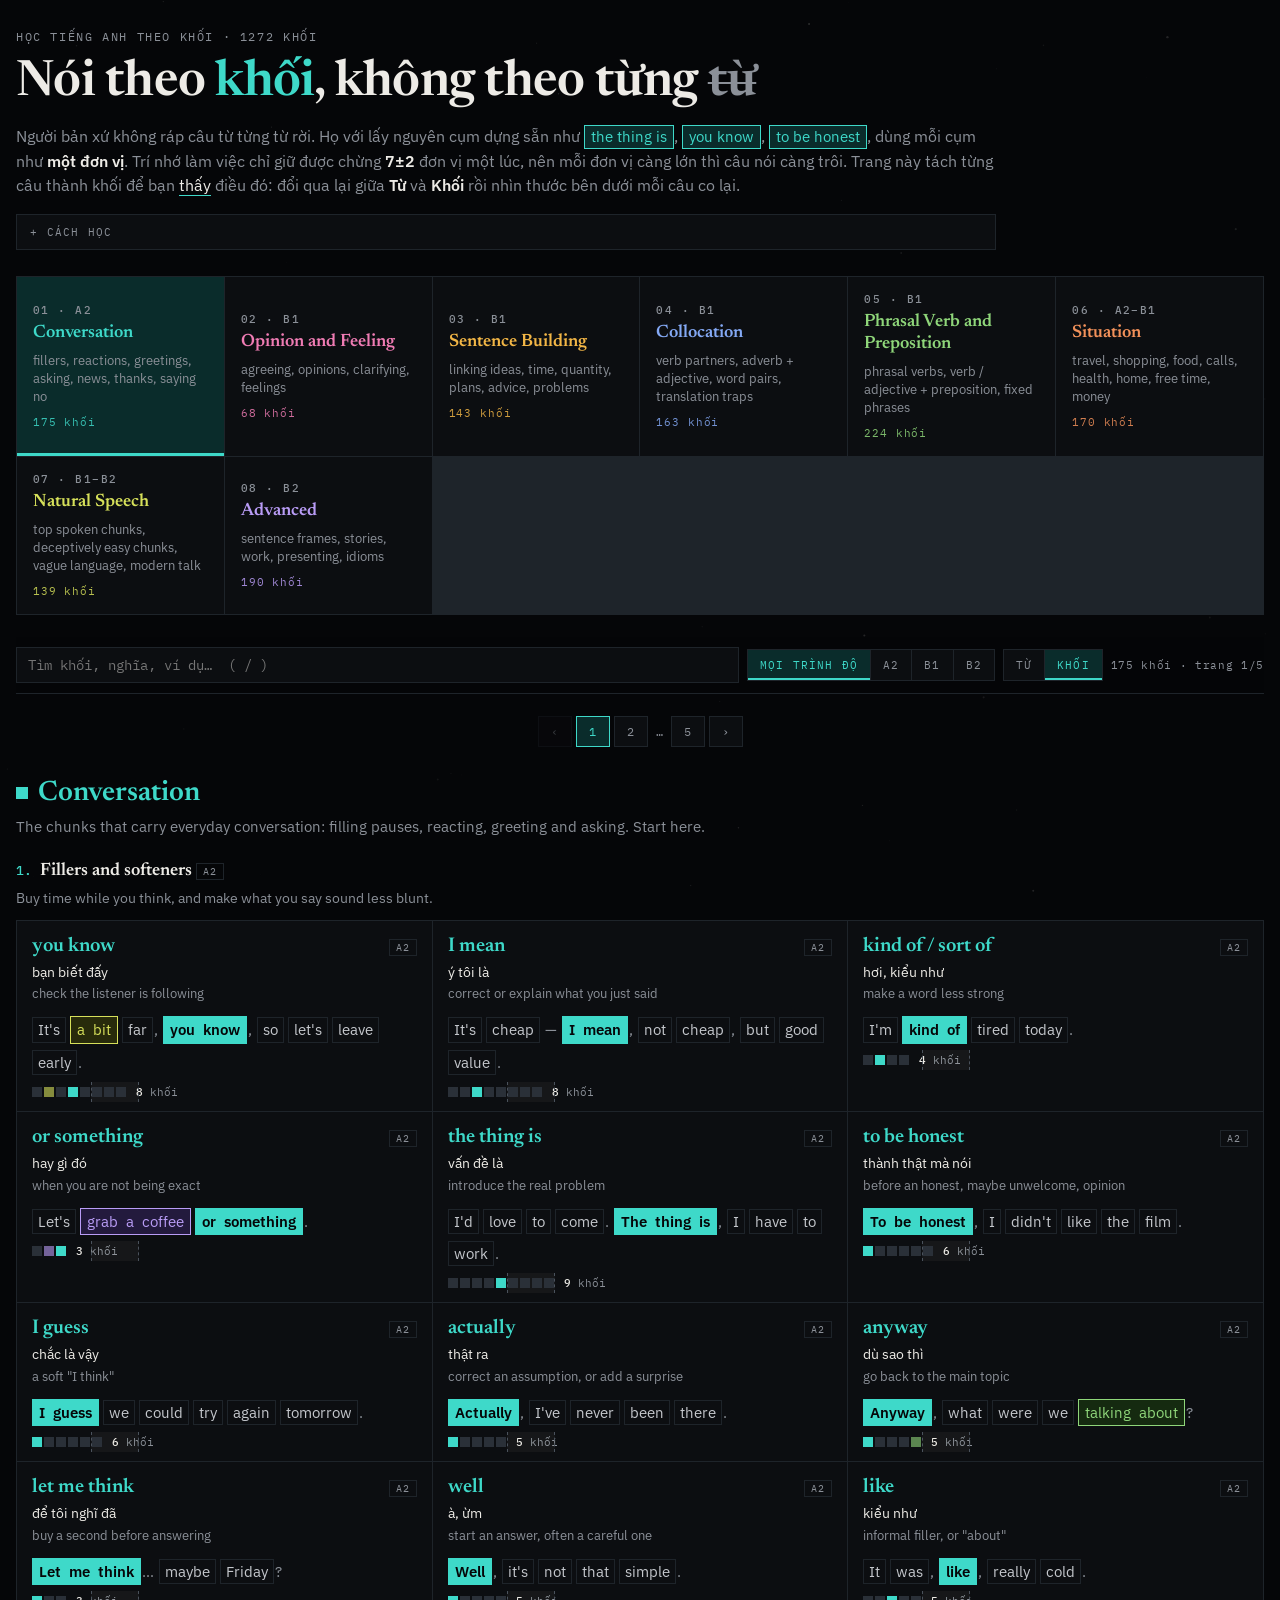
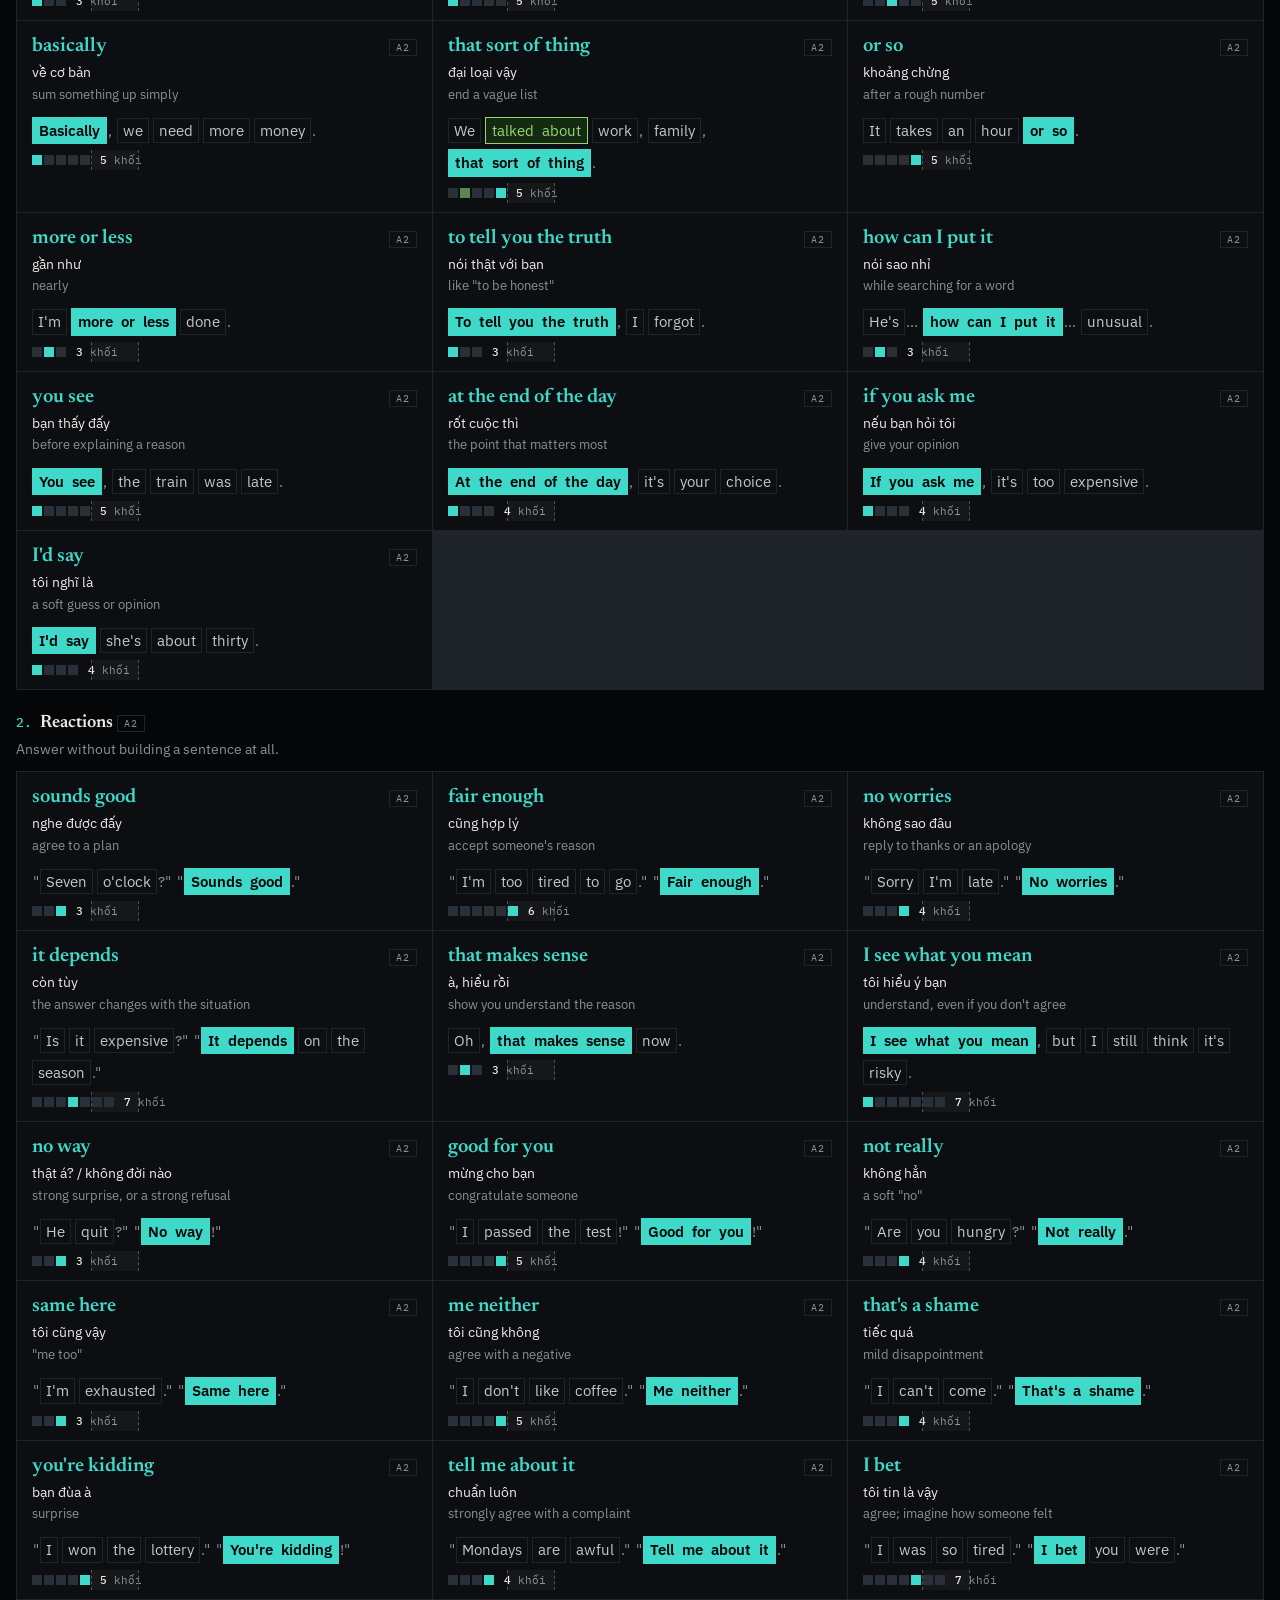
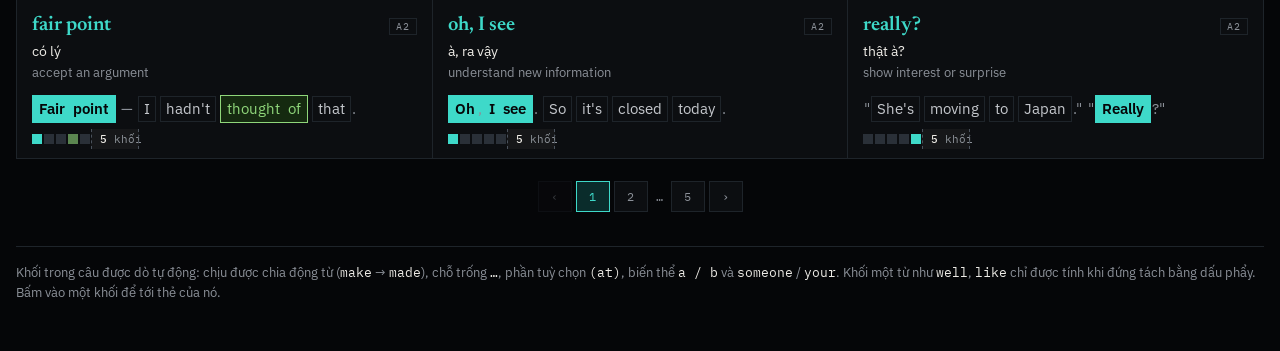
==== src/en-chunks/index.html @ 1f8fd3fc "Hai site tiếng Anh thành file tĩnh, bỏ PHP en-svo: lấy bản HTML đã dựng làm nguồn. en-chunks: app.js" ====
<!doctype html>
<html lang="vi">
<head>
<meta charset="utf-8">
<meta name="viewport" content="width=device-width, initial-scale=1">
<title>Học tiếng Anh theo khối</title>
<link rel="stylesheet" href="https://fonts.googleapis.com/css2?family=IBM+Plex+Mono:wght@400;500&family=IBM+Plex+Sans:wght@400;500;600&family=Newsreader:ital,opsz,wght@0,6..72,400;0,6..72,600;1,6..72,400&display=swap">
<link rel="stylesheet" href="style.css">
</head>
<body>

<canvas id="field" aria-hidden="true"></canvas>

<div class="wrap">
  <header>
    <p class="eyebrow">Học tiếng Anh theo khối · <span id="total">…</span> khối</p>
    <h1>Nói theo <em>khối</em>, không theo từng <i>từ</i></h1>
    <p class="lede">Người bản xứ không ráp câu từ từng từ rời. Họ với lấy nguyên cụm dựng sẵn như
      <span class="ex">the thing is</span>, <span class="ex">you know</span>,
      <span class="ex">to be honest</span>, dùng mỗi cụm như <strong>một đơn vị</strong>.
      Trí nhớ làm việc chỉ giữ được chừng <strong>7±2</strong> đơn vị một lúc, nên mỗi đơn vị càng lớn
      thì câu nói càng trôi. Trang này tách từng câu thành khối để bạn <em>thấy</em> điều đó: đổi qua lại
      giữa <b>Từ</b> và <b>Khối</b> rồi nhìn thước bên dưới mỗi câu co lại.</p>
    <details class="howto">
      <summary>Cách học</summary>
      <ul>
        <li>Đi theo thứ tự nhóm <strong>01 → 08</strong>; trình độ ghi cạnh mỗi nhóm chỉ là gợi ý. Mỗi ngày
          năm tới mười khối là đủ.</li>
        <li>Nghĩa tiếng Việt là cách nói gần nhất hằng ngày, không phải dịch từng chữ. Học nguyên câu tiếng Anh;
          tiếng Việt chỉ để kiểm tra mình hiểu đúng.</li>
        <li>Đọc to từng câu ví dụ, rồi tự đặt một câu về chính cuộc sống của mình.</li>
        <li>Nhận ra một khối chưa phải là biết dùng nó: chỉ coi là thuộc khi đã dùng nó thật, trong một cuộc
          trò chuyện hay một tin nhắn.</li>
      </ul>
    </details>
  </header>


  <nav class="hub" id="hub" aria-label="Các nhóm khối, theo thứ tự học"></nav>

  <div class="controls" id="controls">
    <input id="q" type="search" placeholder="Tìm khối, nghĩa, ví dụ…  ( / )" autocomplete="off">
    <div class="seg" id="levels" role="group" aria-label="Trình độ">
      <button type="button" data-level="all">Mọi trình độ</button>
      <button type="button" data-level="A2">A2</button>
      <button type="button" data-level="B1">B1</button>
      <button type="button" data-level="B2">B2</button>
    </div>
    <div class="seg" id="mode" role="group" aria-label="Cách nhìn câu">
      <button type="button" data-mode="words">Từ</button>
      <button type="button" data-mode="chunks">Khối</button>
    </div>
    <span class="stat" id="stat"></span>
  </div>

  <div id="list"></div>

  <footer>
    Khối trong câu được dò tự động: chịu được chia động từ (<code>make</code> → <code>made</code>),
    chỗ trống <code>…</code>, phần tuỳ chọn <code>(at)</code>, biến thể <code>a / b</code> và
    <code>someone</code> / <code>your</code>. Khối một từ như <code>well</code>, <code>like</code> chỉ được tính khi đứng tách
    bằng dấu phẩy. Bấm vào một khối để tới thẻ của nó.
  </footer>
</div>

<script src="field.js"></script>
<script src="app.js"></script>
</body>
</html>
---- src/en-chunks/style.css ----
/* Khối tiếng Anh — cùng tông noir với en-svo, không đổi theo sáng/tối của máy.
   Tám nhóm, tám màu: lớp .c0 … .c7 đặt --k (màu) và --kb (nền tối của màu đó),
   nên thẻ, khối trong câu, ô thước và nút mục lục dùng chung một cách tô. */
:root{
  --bg:#050608; --panel:#0C0E11; --panel2:#161B20; --ink:#EDEBE6; --muted:#8B9098;
  --line:#1E242A; --slot:#2A3038; --over:#E5484D;
  --k:#EDEBE6; --kb:#161B20;
  --cell:10px;
}
.c0{--k:#3ED9C9; --kb:#0A2C2B}   /* Conversation */
.c1{--k:#F07CB4; --kb:#2F1123}   /* Opinion and Feeling */
.c2{--k:#F2B646; --kb:#31250B}   /* Sentence Building */
.c3{--k:#84A9F5; --kb:#121E36}   /* Collocation */
.c4{--k:#8FD67A; --kb:#152A10}   /* Phrasal Verb and Preposition */
.c5{--k:#F2915A; --kb:#331A0C}   /* Situation */
.c6{--k:#D6E05A; --kb:#282B0B}   /* Natural Speech */
.c7{--k:#B99CF6; --kb:#231A3D}   /* Advanced */

*{box-sizing:border-box; border-radius:0}
[hidden]{display:none !important}
body{
  background:var(--bg); color:var(--ink); margin:0;
  font-family:"IBM Plex Sans", system-ui, -apple-system, "Segoe UI", sans-serif;
  font-size:15px; line-height:1.55; -webkit-font-smoothing:antialiased;
}
#field{position:fixed; inset:0; width:100%; height:100%; display:block; z-index:0; pointer-events:none}
.wrap{position:relative; z-index:1; max-width:1460px; margin:0 auto; padding:28px 16px 48px}
code{font-family:"IBM Plex Mono", monospace; font-size:12.5px; color:var(--ink)}

/* ---- đầu trang ---- */
header{margin-bottom:26px}
.eyebrow{
  font-family:"IBM Plex Mono", ui-monospace, monospace; font-size:11.5px;
  letter-spacing:.14em; text-transform:uppercase; color:var(--muted); margin:0 0 10px;
}
h1{
  font-family:"Newsreader", Georgia, serif; font-weight:600;
  font-size:clamp(30px, 5vw, 50px); line-height:1.08; letter-spacing:-.015em; margin:0 0 14px;
}
h1 em{font-style:normal; color:#3ED9C9}
h1 i{font-style:normal; color:var(--muted); text-decoration:line-through; text-decoration-thickness:2px}
.lede{margin:0; color:var(--muted); font-size:16px; max-width:980px}
.lede strong, .lede b{color:var(--ink); font-weight:600}
.lede em{font-style:normal; color:var(--ink); border-bottom:1px solid #3ED9C9}
.ex{
  display:inline-block; padding:0 6px; line-height:1.5; color:#3ED9C9;
  border:1px solid #3ED9C9; background:#0A2C2B; font-size:14.5px;
}
.howto{margin-top:16px; max-width:980px; border:1px solid var(--line); background:var(--panel)}
.howto summary{
  cursor:pointer; padding:9px 13px; color:var(--muted); list-style:none;
  font-family:"IBM Plex Mono", monospace; font-size:10.5px; letter-spacing:.12em; text-transform:uppercase;
}
.howto summary::before{content:"+ "} .howto[open] summary::before{content:"\2212 "}
.howto summary:hover{color:var(--ink)}
.howto p, .howto ul{margin:0; padding:0 16px 12px; color:var(--muted); font-size:14px}
.howto ul{padding-left:34px}
.howto strong{color:var(--ink)} .howto em{color:var(--ink)}

.hub .n{
  display:block; margin-bottom:6px; color:var(--muted);
  font:500 10.5px "IBM Plex Mono", monospace; letter-spacing:.14em; text-transform:uppercase;
}
.chips{display:flex; flex-wrap:wrap; gap:6px; margin-top:10px}
.chip{
  display:flex; align-items:baseline; gap:8px; cursor:pointer; text-align:left;
  background:var(--kb); border:1px solid var(--k); color:var(--muted); padding:5px 10px; font:13px "IBM Plex Sans", sans-serif;
}
.chip b{color:var(--k); font-weight:600}
.chip em{font:normal 10px "IBM Plex Mono", monospace; letter-spacing:.08em; text-transform:uppercase; opacity:.7}
.chip:hover{background:var(--panel2)}

/* ---- mục lục tám nhóm ---- */
.hub{
  display:grid; grid-template-columns:repeat(auto-fit, minmax(190px, 1fr)); gap:1px;
  background:var(--line); border:1px solid var(--line); margin-bottom:22px;
}
.hub button{
  display:block; text-align:left; cursor:pointer; border:0; color:inherit; font:inherit;
  background:var(--panel); padding:15px 16px 16px; transition:background .12s, box-shadow .12s;
}
.hub button:hover{background:var(--panel2)}
.hub button.on{background:var(--kb); box-shadow:inset 0 -3px 0 var(--k)}
.hub button:focus-visible{outline:2px solid var(--k); outline-offset:-2px}
.hub h2{margin:0 0 6px; font:600 18px/1.2 "Newsreader", Georgia, serif; color:var(--k)}
.hub p{margin:0; color:var(--muted); font-size:12.5px; line-height:1.45}
.hub .cnt{display:block; margin-top:10px; color:var(--k); opacity:.85; font:10.5px "IBM Plex Mono", monospace; letter-spacing:.08em}

/* ---- thanh điều khiển ---- */
.controls{
  position:sticky; top:0; z-index:5; display:flex; flex-wrap:wrap; gap:8px; align-items:center;
  padding:10px 0; margin-bottom:8px; background:rgba(5,6,8,.9); backdrop-filter:blur(6px);
  border-bottom:1px solid var(--line);
}
#q{
  flex:1 1 260px; min-width:0; padding:8px 11px; background:var(--panel); color:var(--ink);
  border:1px solid var(--line); font:13.5px "IBM Plex Mono", monospace;
}
#q:focus{outline:1px solid #3ED9C9; outline-offset:-1px}
.seg{display:flex; gap:1px; background:var(--line); border:1px solid var(--line)}
.seg button{
  background:var(--panel); color:var(--muted); border:0; cursor:pointer; padding:8px 12px;
  font:10.5px "IBM Plex Mono", monospace; letter-spacing:.11em; text-transform:uppercase;
}
.seg button:hover{background:var(--panel2); color:var(--ink)}
.seg button[aria-pressed="true"]{background:#0A2C2B; color:#3ED9C9; box-shadow:inset 0 -2px 0 #3ED9C9}
.stat{margin-left:auto; color:var(--muted); font:11px "IBM Plex Mono", monospace; letter-spacing:.06em}

/* ---- phân trang ---- */
.pages{display:flex; flex-wrap:wrap; gap:4px; align-items:center; justify-content:center; margin:22px 0 4px}
.pages button{
  min-width:34px; padding:7px 9px; cursor:pointer; background:var(--panel); color:var(--muted);
  border:1px solid var(--line); font:11.5px "IBM Plex Mono", monospace;
}
.pages button:hover:not(:disabled){background:var(--panel2); color:var(--ink)}
.pages button[aria-current="page"]{background:#0A2C2B; color:#3ED9C9; border-color:#3ED9C9}
.pages button:disabled{opacity:.35; cursor:default}
.pages .gap{color:var(--muted); padding:0 4px; font:11.5px "IBM Plex Mono", monospace}

/* ---- nhóm, mục, thẻ ---- */
.note{margin-top:30px}
.noteh{display:flex; align-items:baseline; flex-wrap:wrap; gap:10px; margin:0 0 6px;
  font:600 28px/1.15 "Newsreader", Georgia, serif; color:var(--k)}
.noteh .dot{width:12px; height:12px; background:var(--k); align-self:center}
.notei{margin:0 0 6px; color:var(--muted); max-width:980px}
.sec{margin-top:22px}
.sech{margin:0 0 4px; font:600 18px/1.3 "Newsreader", Georgia, serif}
.sech .num{color:var(--k); font:500 13px "IBM Plex Mono", monospace; margin-right:8px}
.lv{font:10px "IBM Plex Mono", monospace; letter-spacing:.1em; color:var(--muted); border:1px solid var(--line); padding:1px 6px; vertical-align:middle}
.secd{margin:0 0 10px; color:var(--muted); font-size:14px}
.cards{display:grid; grid-template-columns:repeat(auto-fill, minmax(330px, 1fr)); gap:1px; background:var(--line); border:1px solid var(--line)}
.card{background:var(--panel); padding:13px 15px 12px; min-width:0}
.card .head{display:flex; align-items:baseline; gap:8px}
.card h3{margin:0; flex:1; font:600 20px/1.2 "Newsreader", Georgia, serif; color:var(--k)}
.done{color:#8FD67A; font-weight:600}
.vi{margin:4px 0 0; color:var(--ink); font-size:14px}
.use{margin:1px 0 0; color:var(--muted); font-size:13px}
.card.flash{animation:flash 1.6s ease-out}
@keyframes flash{from{box-shadow:inset 0 0 0 2px var(--k); background:var(--kb)} to{box-shadow:none}}
.empty{color:var(--muted); font:13px "IBM Plex Mono", monospace; padding:16px 0}

/* ---- câu tách khối ---- */
.sent{margin:10px 0 6px; font-size:15px; line-height:2.15; color:var(--ink); overflow-wrap:anywhere}
.sent .w{display:inline-block; line-height:1.55; padding:0 1px; border:1px solid transparent;
  transition:padding .25s, border-color .25s, background .25s, color .25s}
.sent .w.loose{padding:0 5px; border-color:var(--line); color:#C4C7CC}
.sent .p{color:var(--muted); padding:0 1px}
.ck{
  display:inline-block; line-height:1.55; padding:0 4px; cursor:pointer; color:var(--k);
  border:1px solid var(--k); background:var(--kb);
  transition:padding .25s, border-color .25s, background .25s, box-shadow .25s;
}
.ck.target{background:var(--k); color:var(--bg)}
.ck.target .w{color:var(--bg); font-weight:600}
.ck:hover{box-shadow:0 0 0 1px var(--k)}
.ck sup{font:9px "IBM Plex Mono", monospace; margin-left:3px; vertical-align:super; line-height:0}
.ck.frame{border-style:dashed}
.ck.target.frame{border-style:solid}
.sent.miss::after{content:"chưa dò ra khối này trong câu"; margin-left:8px; color:var(--muted);
  font:10px "IBM Plex Mono", monospace; letter-spacing:.06em; border:1px dashed var(--line); padding:0 5px}

/* Chế độ Từ: khối tan ra, mỗi từ một ô; khối chỉ còn gạch màu bên dưới. */
.mode-words .ck{background:transparent; border-color:transparent; padding:0; box-shadow:inset 0 -2px 0 var(--k)}
.mode-words .ck .w{padding:0 5px; margin:0 1px; border-color:var(--line); color:var(--ink); font-weight:400}
.mode-words .ck sup{display:none}

/* ---- thước trí nhớ làm việc ---- */
.meter{display:grid; gap:5px; margin-top:4px}
.slots{position:relative; display:flex; align-items:center; gap:2px; min-height:14px; flex-wrap:nowrap}
.slots i{flex:0 0 var(--cell); height:10px; background:var(--slot); position:relative; z-index:1}
.slots i[class]{background:var(--k); opacity:.6}
.slots i.t{opacity:1}
.slots i:nth-of-type(n+10){box-shadow:inset 0 -3px 0 var(--over)}
.slots .band{
  position:absolute; z-index:0; top:-3px; bottom:-3px;
  left:calc(5 * (var(--cell) + 2px) - 1px); width:calc(4 * (var(--cell) + 2px));
  border-left:1px dashed #4A525C; border-right:1px dashed #4A525C; background:rgba(237,235,230,.04);
}
.slots .lbl{margin-left:8px; white-space:nowrap; color:var(--muted); font:11px "IBM Plex Mono", monospace}
.slots .lbl b{color:var(--ink); font-weight:500}
.slots.over .lbl b{color:var(--over)}
.card .as-words{display:none}
.mode-words .card .as-words{display:flex}
.mode-words .card .as-units{display:none}
.meter.big{--cell:14px}
.meter.big .slots i{height:13px}

footer{margin-top:34px; padding-top:16px; border-top:1px solid var(--line); color:var(--muted); font-size:13px}
footer strong{color:var(--ink)}

@media (max-width:640px){
  .cards{grid-template-columns:minmax(0,1fr)}
  .stat{margin-left:0; width:100%}
  :root{--cell:8px}
  .meter.big{--cell:11px}
}
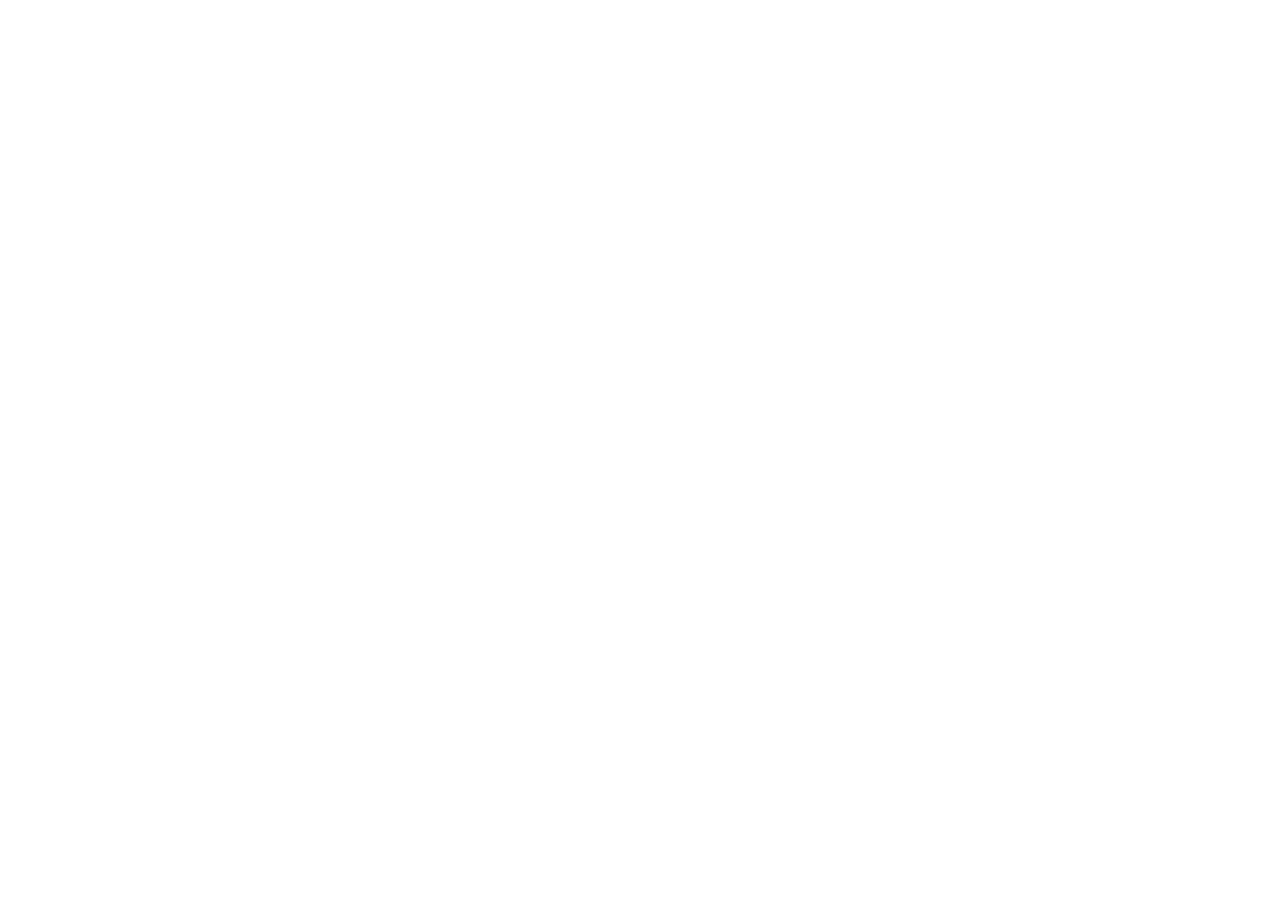
==== commit 5612b3fd: "Chỉ còn trang mục lục: tách thành english_study, xuexi_hanyu, apprendre_francais Các đường dẫn cũ gi" ====
--- a/src/en-chunks/index.html
+++ b/src/en-chunks/index.html
@@ -1,69 +1,6 @@
 <!doctype html>
-<html lang="vi">
-<head>
 <meta charset="utf-8">
-<meta name="viewport" content="width=device-width, initial-scale=1">
-<title>Học tiếng Anh theo khối</title>
-<link rel="stylesheet" href="https://fonts.googleapis.com/css2?family=IBM+Plex+Mono:wght@400;500&family=IBM+Plex+Sans:wght@400;500;600&family=Newsreader:ital,opsz,wght@0,6..72,400;0,6..72,600;1,6..72,400&display=swap">
-<link rel="stylesheet" href="style.css">
-</head>
-<body>
-
-<canvas id="field" aria-hidden="true"></canvas>
-
-<div class="wrap">
-  <header>
-    <p class="eyebrow">Học tiếng Anh theo khối · <span id="total">…</span> khối</p>
-    <h1>Nói theo <em>khối</em>, không theo từng <i>từ</i></h1>
-    <p class="lede">Người bản xứ không ráp câu từ từng từ rời. Họ với lấy nguyên cụm dựng sẵn như
-      <span class="ex">the thing is</span>, <span class="ex">you know</span>,
-      <span class="ex">to be honest</span>, dùng mỗi cụm như <strong>một đơn vị</strong>.
-      Trí nhớ làm việc chỉ giữ được chừng <strong>7±2</strong> đơn vị một lúc, nên mỗi đơn vị càng lớn
-      thì câu nói càng trôi. Trang này tách từng câu thành khối để bạn <em>thấy</em> điều đó: đổi qua lại
-      giữa <b>Từ</b> và <b>Khối</b> rồi nhìn thước bên dưới mỗi câu co lại.</p>
-    <details class="howto">
-      <summary>Cách học</summary>
-      <ul>
-        <li>Đi theo thứ tự nhóm <strong>01 → 08</strong>; trình độ ghi cạnh mỗi nhóm chỉ là gợi ý. Mỗi ngày
-          năm tới mười khối là đủ.</li>
-        <li>Nghĩa tiếng Việt là cách nói gần nhất hằng ngày, không phải dịch từng chữ. Học nguyên câu tiếng Anh;
-          tiếng Việt chỉ để kiểm tra mình hiểu đúng.</li>
-        <li>Đọc to từng câu ví dụ, rồi tự đặt một câu về chính cuộc sống của mình.</li>
-        <li>Nhận ra một khối chưa phải là biết dùng nó: chỉ coi là thuộc khi đã dùng nó thật, trong một cuộc
-          trò chuyện hay một tin nhắn.</li>
-      </ul>
-    </details>
-  </header>
-
-
-  <nav class="hub" id="hub" aria-label="Các nhóm khối, theo thứ tự học"></nav>
-
-  <div class="controls" id="controls">
-    <input id="q" type="search" placeholder="Tìm khối, nghĩa, ví dụ…  ( / )" autocomplete="off">
-    <div class="seg" id="levels" role="group" aria-label="Trình độ">
-      <button type="button" data-level="all">Mọi trình độ</button>
-      <button type="button" data-level="A2">A2</button>
-      <button type="button" data-level="B1">B1</button>
-      <button type="button" data-level="B2">B2</button>
-    </div>
-    <div class="seg" id="mode" role="group" aria-label="Cách nhìn câu">
-      <button type="button" data-mode="words">Từ</button>
-      <button type="button" data-mode="chunks">Khối</button>
-    </div>
-    <span class="stat" id="stat"></span>
-  </div>
-
-  <div id="list"></div>
-
-  <footer>
-    Khối trong câu được dò tự động: chịu được chia động từ (<code>make</code> → <code>made</code>),
-    chỗ trống <code>…</code>, phần tuỳ chọn <code>(at)</code>, biến thể <code>a / b</code> và
-    <code>someone</code> / <code>your</code>. Khối một từ như <code>well</code>, <code>like</code> chỉ được tính khi đứng tách
-    bằng dấu phẩy. Bấm vào một khối để tới thẻ của nó.
-  </footer>
-</div>
-
-<script src="field.js"></script>
-<script src="app.js"></script>
-</body>
-</html>
+<title>Đã chuyển</title>
+<meta http-equiv="refresh" content="0; url=https://tmn281196.github.io/english_study/en-chunks/index.html">
+<script>location.replace("https://tmn281196.github.io/english_study/en-chunks/index.html" + location.hash);</script>
+<p>Trang đã chuyển sang <a href="https://tmn281196.github.io/english_study/en-chunks/index.html">https://tmn281196.github.io/english_study/en-chunks/index.html</a>.</p>
